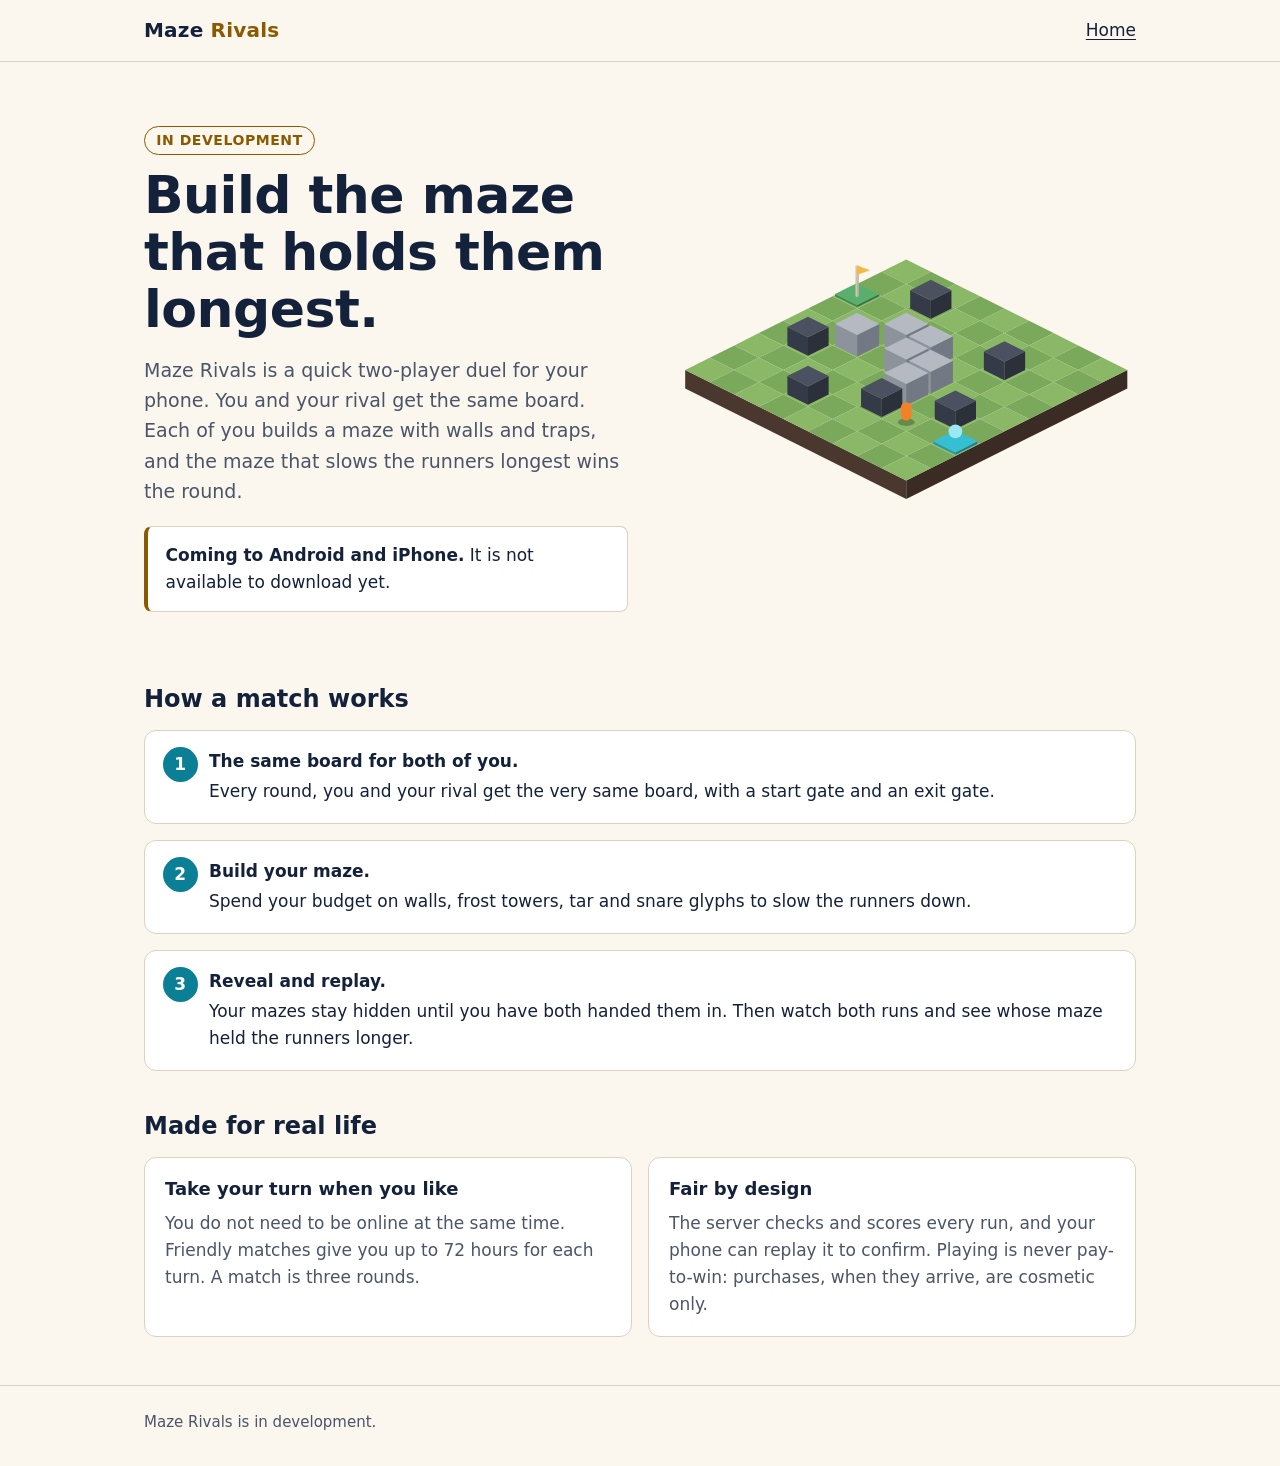
==== index.html @ ee8b7bda "Update the website" ====
<!doctype html>
<html lang="en">
<head>
<meta charset="utf-8">
<meta name="viewport" content="width=device-width, initial-scale=1">
<title>Maze Rivals - build the maze that holds them longest</title>
<meta name="description" content="Maze Rivals is a two-player maze duel for phones. You and your rival get the same board, each build a maze, and the one that slows the runners longest wins. In development.">
<link rel="canonical" href="https://mazerivals.app/">
<meta name="theme-color" content="#101B2E">
<meta property="og:type" content="website">
<meta property="og:site_name" content="Maze Rivals">
<meta property="og:title" content="Maze Rivals - build the maze that holds them longest">
<meta property="og:description" content="Maze Rivals is a two-player maze duel for phones. You and your rival get the same board, each build a maze, and the one that slows the runners longest wins. In development.">
<meta property="og:url" content="https://mazerivals.app/">
<link rel="icon" href="/favicon.svg" type="image/svg+xml">
<link rel="stylesheet" href="/assets/site.css">
</head>
<body>
<a class="skip" href="#main">Skip to the content</a>
<header class="site"><div class="wrap"><a class="brand" href="/">Maze <span>Rivals</span></a><nav class="site" aria-label="Main"><ul><li><a href="/" aria-current="page">Home</a></li></ul></nav></div></header>
<main id="main"><div class="wrap">
<section class="hero">
<div>
<p class="eyebrow">In development</p>
<h1>Build the maze that holds them longest.</h1>
<p class="lead">Maze Rivals is a quick two-player duel for your phone. You and your rival get the same board. Each of you builds a maze with walls and traps, and the maze that slows the runners longest wins the round.</p>
<p class="status"><strong>Coming to Android and iPhone.</strong> It is not available to download yet.</p>
</div>
<svg class="art" viewBox="0 0 600 392" role="img" aria-label="An isometric nine by nine board with walls and rocks between a start gate and an exit gate, and a runner on its way"><polygon points="12.0,198.0 300.0,342.0 300.0,366.0 12.0,222.0" fill="#4A382F"/><polygon points="588.0,198.0 300.0,342.0 300.0,366.0 588.0,222.0" fill="#3A2B25"/><polygon points="300.0,54.0 332.0,70.0 300.0,86.0 268.0,70.0" fill="#8AB866"/><polygon points="268.0,70.0 300.0,86.0 268.0,102.0 236.0,86.0" fill="#7BA95B"/><polygon points="332.0,70.0 364.0,86.0 332.0,102.0 300.0,86.0" fill="#7BA95B"/><polygon points="236.0,86.0 268.0,102.0 236.0,118.0 204.0,102.0" fill="#8AB866"/><polygon points="300.0,86.0 332.0,102.0 300.0,118.0 268.0,102.0" fill="#8AB866"/><polygon points="364.0,86.0 396.0,102.0 364.0,118.0 332.0,102.0" fill="#8AB866"/><polygon points="204.0,102.0 236.0,118.0 204.0,134.0 172.0,118.0" fill="#7BA95B"/><polygon points="268.0,102.0 300.0,118.0 268.0,134.0 236.0,118.0" fill="#7BA95B"/><polygon points="332.0,102.0 364.0,118.0 332.0,134.0 300.0,118.0" fill="#7BA95B"/><polygon points="396.0,102.0 428.0,118.0 396.0,134.0 364.0,118.0" fill="#7BA95B"/><polygon points="172.0,118.0 204.0,134.0 172.0,150.0 140.0,134.0" fill="#8AB866"/><polygon points="236.0,118.0 268.0,134.0 236.0,150.0 204.0,134.0" fill="#8AB866"/><polygon points="300.0,118.0 332.0,134.0 300.0,150.0 268.0,134.0" fill="#8AB866"/><polygon points="364.0,118.0 396.0,134.0 364.0,150.0 332.0,134.0" fill="#8AB866"/><polygon points="428.0,118.0 460.0,134.0 428.0,150.0 396.0,134.0" fill="#8AB866"/><polygon points="140.0,134.0 172.0,150.0 140.0,166.0 108.0,150.0" fill="#7BA95B"/><polygon points="204.0,134.0 236.0,150.0 204.0,166.0 172.0,150.0" fill="#7BA95B"/><polygon points="268.0,134.0 300.0,150.0 268.0,166.0 236.0,150.0" fill="#7BA95B"/><polygon points="332.0,134.0 364.0,150.0 332.0,166.0 300.0,150.0" fill="#7BA95B"/><polygon points="396.0,134.0 428.0,150.0 396.0,166.0 364.0,150.0" fill="#7BA95B"/><polygon points="460.0,134.0 492.0,150.0 460.0,166.0 428.0,150.0" fill="#7BA95B"/><polygon points="108.0,150.0 140.0,166.0 108.0,182.0 76.0,166.0" fill="#8AB866"/><polygon points="172.0,150.0 204.0,166.0 172.0,182.0 140.0,166.0" fill="#8AB866"/><polygon points="236.0,150.0 268.0,166.0 236.0,182.0 204.0,166.0" fill="#8AB866"/><polygon points="300.0,150.0 332.0,166.0 300.0,182.0 268.0,166.0" fill="#8AB866"/><polygon points="364.0,150.0 396.0,166.0 364.0,182.0 332.0,166.0" fill="#8AB866"/><polygon points="428.0,150.0 460.0,166.0 428.0,182.0 396.0,166.0" fill="#8AB866"/><polygon points="492.0,150.0 524.0,166.0 492.0,182.0 460.0,166.0" fill="#8AB866"/><polygon points="76.0,166.0 108.0,182.0 76.0,198.0 44.0,182.0" fill="#7BA95B"/><polygon points="140.0,166.0 172.0,182.0 140.0,198.0 108.0,182.0" fill="#7BA95B"/><polygon points="204.0,166.0 236.0,182.0 204.0,198.0 172.0,182.0" fill="#7BA95B"/><polygon points="268.0,166.0 300.0,182.0 268.0,198.0 236.0,182.0" fill="#7BA95B"/><polygon points="332.0,166.0 364.0,182.0 332.0,198.0 300.0,182.0" fill="#7BA95B"/><polygon points="396.0,166.0 428.0,182.0 396.0,198.0 364.0,182.0" fill="#7BA95B"/><polygon points="460.0,166.0 492.0,182.0 460.0,198.0 428.0,182.0" fill="#7BA95B"/><polygon points="524.0,166.0 556.0,182.0 524.0,198.0 492.0,182.0" fill="#7BA95B"/><polygon points="44.0,182.0 76.0,198.0 44.0,214.0 12.0,198.0" fill="#8AB866"/><polygon points="108.0,182.0 140.0,198.0 108.0,214.0 76.0,198.0" fill="#8AB866"/><polygon points="172.0,182.0 204.0,198.0 172.0,214.0 140.0,198.0" fill="#8AB866"/><polygon points="236.0,182.0 268.0,198.0 236.0,214.0 204.0,198.0" fill="#8AB866"/><polygon points="300.0,182.0 332.0,198.0 300.0,214.0 268.0,198.0" fill="#8AB866"/><polygon points="364.0,182.0 396.0,198.0 364.0,214.0 332.0,198.0" fill="#8AB866"/><polygon points="428.0,182.0 460.0,198.0 428.0,214.0 396.0,198.0" fill="#8AB866"/><polygon points="492.0,182.0 524.0,198.0 492.0,214.0 460.0,198.0" fill="#8AB866"/><polygon points="556.0,182.0 588.0,198.0 556.0,214.0 524.0,198.0" fill="#8AB866"/><polygon points="76.0,198.0 108.0,214.0 76.0,230.0 44.0,214.0" fill="#7BA95B"/><polygon points="140.0,198.0 172.0,214.0 140.0,230.0 108.0,214.0" fill="#7BA95B"/><polygon points="204.0,198.0 236.0,214.0 204.0,230.0 172.0,214.0" fill="#7BA95B"/><polygon points="268.0,198.0 300.0,214.0 268.0,230.0 236.0,214.0" fill="#7BA95B"/><polygon points="332.0,198.0 364.0,214.0 332.0,230.0 300.0,214.0" fill="#7BA95B"/><polygon points="396.0,198.0 428.0,214.0 396.0,230.0 364.0,214.0" fill="#7BA95B"/><polygon points="460.0,198.0 492.0,214.0 460.0,230.0 428.0,214.0" fill="#7BA95B"/><polygon points="524.0,198.0 556.0,214.0 524.0,230.0 492.0,214.0" fill="#7BA95B"/><polygon points="108.0,214.0 140.0,230.0 108.0,246.0 76.0,230.0" fill="#8AB866"/><polygon points="172.0,214.0 204.0,230.0 172.0,246.0 140.0,230.0" fill="#8AB866"/><polygon points="236.0,214.0 268.0,230.0 236.0,246.0 204.0,230.0" fill="#8AB866"/><polygon points="300.0,214.0 332.0,230.0 300.0,246.0 268.0,230.0" fill="#8AB866"/><polygon points="364.0,214.0 396.0,230.0 364.0,246.0 332.0,230.0" fill="#8AB866"/><polygon points="428.0,214.0 460.0,230.0 428.0,246.0 396.0,230.0" fill="#8AB866"/><polygon points="492.0,214.0 524.0,230.0 492.0,246.0 460.0,230.0" fill="#8AB866"/><polygon points="140.0,230.0 172.0,246.0 140.0,262.0 108.0,246.0" fill="#7BA95B"/><polygon points="204.0,230.0 236.0,246.0 204.0,262.0 172.0,246.0" fill="#7BA95B"/><polygon points="268.0,230.0 300.0,246.0 268.0,262.0 236.0,246.0" fill="#7BA95B"/><polygon points="332.0,230.0 364.0,246.0 332.0,262.0 300.0,246.0" fill="#7BA95B"/><polygon points="396.0,230.0 428.0,246.0 396.0,262.0 364.0,246.0" fill="#7BA95B"/><polygon points="460.0,230.0 492.0,246.0 460.0,262.0 428.0,246.0" fill="#7BA95B"/><polygon points="172.0,246.0 204.0,262.0 172.0,278.0 140.0,262.0" fill="#8AB866"/><polygon points="236.0,246.0 268.0,262.0 236.0,278.0 204.0,262.0" fill="#8AB866"/><polygon points="300.0,246.0 332.0,262.0 300.0,278.0 268.0,262.0" fill="#8AB866"/><polygon points="364.0,246.0 396.0,262.0 364.0,278.0 332.0,262.0" fill="#8AB866"/><polygon points="428.0,246.0 460.0,262.0 428.0,278.0 396.0,262.0" fill="#8AB866"/><polygon points="204.0,262.0 236.0,278.0 204.0,294.0 172.0,278.0" fill="#7BA95B"/><polygon points="268.0,262.0 300.0,278.0 268.0,294.0 236.0,278.0" fill="#7BA95B"/><polygon points="332.0,262.0 364.0,278.0 332.0,294.0 300.0,278.0" fill="#7BA95B"/><polygon points="396.0,262.0 428.0,278.0 396.0,294.0 364.0,278.0" fill="#7BA95B"/><polygon points="236.0,278.0 268.0,294.0 236.0,310.0 204.0,294.0" fill="#8AB866"/><polygon points="300.0,278.0 332.0,294.0 300.0,310.0 268.0,294.0" fill="#8AB866"/><polygon points="364.0,278.0 396.0,294.0 364.0,310.0 332.0,294.0" fill="#8AB866"/><polygon points="268.0,294.0 300.0,310.0 268.0,326.0 236.0,310.0" fill="#7BA95B"/><polygon points="332.0,294.0 364.0,310.0 332.0,326.0 300.0,310.0" fill="#7BA95B"/><polygon points="300.0,310.0 332.0,326.0 300.0,342.0 268.0,326.0" fill="#8AB866"/><polygon points="207.2,99.0 236.0,113.4 236.0,116.4 207.2,102.0" fill="#3F8A50"/><polygon points="236.0,113.4 264.8,99.0 264.8,102.0 236.0,116.4" fill="#357544"/><polygon points="236.0,84.6 264.8,99.0 236.0,113.4 207.2,99.0" fill="#5BAF6E"/><polygon points="233.8,62.0 236.0,63.1 236.0,103.1 233.8,102.0" fill="#CFC8B3"/><polygon points="236.0,63.1 238.2,62.0 238.2,102.0 236.0,103.1" fill="#BDB6A1"/><polygon points="236.0,60.9 238.2,62.0 236.0,63.1 233.8,62.0" fill="#E8E2D0"/><polygon points="236.0,62.0 253.0,68.0 236.0,74.0" fill="#F4B942"/><polygon points="305.1,94.0 332.0,107.4 332.0,131.4 305.1,118.0" fill="#343A47"/><polygon points="332.0,107.4 358.9,94.0 358.9,118.0 332.0,131.4" fill="#2B303B"/><polygon points="332.0,80.6 358.9,94.0 332.0,107.4 305.1,94.0" fill="#4B5160"/><polygon points="145.1,142.0 172.0,155.4 172.0,179.4 145.1,166.0" fill="#343A47"/><polygon points="172.0,155.4 198.9,142.0 198.9,166.0 172.0,179.4" fill="#2B303B"/><polygon points="172.0,128.6 198.9,142.0 172.0,155.4 145.1,142.0" fill="#4B5160"/><polygon points="207.2,138.0 236.0,152.4 236.0,180.4 207.2,166.0" fill="#8D939D"/><polygon points="236.0,152.4 264.8,138.0 264.8,166.0 236.0,180.4" fill="#737984"/><polygon points="236.0,123.6 264.8,138.0 236.0,152.4 207.2,138.0" fill="#B4B9C2"/><polygon points="271.2,138.0 300.0,152.4 300.0,180.4 271.2,166.0" fill="#8D939D"/><polygon points="300.0,152.4 328.8,138.0 328.8,166.0 300.0,180.4" fill="#737984"/><polygon points="300.0,123.6 328.8,138.0 300.0,152.4 271.2,138.0" fill="#B4B9C2"/><polygon points="303.2,154.0 332.0,168.4 332.0,196.4 303.2,182.0" fill="#8D939D"/><polygon points="332.0,168.4 360.8,154.0 360.8,182.0 332.0,196.4" fill="#737984"/><polygon points="332.0,139.6 360.8,154.0 332.0,168.4 303.2,154.0" fill="#B4B9C2"/><polygon points="271.2,170.0 300.0,184.4 300.0,212.4 271.2,198.0" fill="#8D939D"/><polygon points="300.0,184.4 328.8,170.0 328.8,198.0 300.0,212.4" fill="#737984"/><polygon points="300.0,155.6 328.8,170.0 300.0,184.4 271.2,170.0" fill="#B4B9C2"/><polygon points="401.1,174.0 428.0,187.4 428.0,211.4 401.1,198.0" fill="#343A47"/><polygon points="428.0,187.4 454.9,174.0 454.9,198.0 428.0,211.4" fill="#2B303B"/><polygon points="428.0,160.6 454.9,174.0 428.0,187.4 401.1,174.0" fill="#4B5160"/><polygon points="303.2,186.0 332.0,200.4 332.0,228.4 303.2,214.0" fill="#8D939D"/><polygon points="332.0,200.4 360.8,186.0 360.8,214.0 332.0,228.4" fill="#737984"/><polygon points="332.0,171.6 360.8,186.0 332.0,200.4 303.2,186.0" fill="#B4B9C2"/><polygon points="145.1,206.0 172.0,219.4 172.0,243.4 145.1,230.0" fill="#343A47"/><polygon points="172.0,219.4 198.9,206.0 198.9,230.0 172.0,243.4" fill="#2B303B"/><polygon points="172.0,192.6 198.9,206.0 172.0,219.4 145.1,206.0" fill="#4B5160"/><polygon points="271.2,202.0 300.0,216.4 300.0,244.4 271.2,230.0" fill="#8D939D"/><polygon points="300.0,216.4 328.8,202.0 328.8,230.0 300.0,244.4" fill="#737984"/><polygon points="300.0,187.6 328.8,202.0 300.0,216.4 271.2,202.0" fill="#B4B9C2"/><polygon points="241.1,222.0 268.0,235.4 268.0,259.4 241.1,246.0" fill="#343A47"/><polygon points="268.0,235.4 294.9,222.0 294.9,246.0 268.0,259.4" fill="#2B303B"/><polygon points="268.0,208.6 294.9,222.0 268.0,235.4 241.1,222.0" fill="#4B5160"/><ellipse cx="300" cy="266" rx="11" ry="5" fill="#000" opacity="0.25"/><rect x="293" y="240" width="14" height="24" rx="7" fill="#F2812A"/><polygon points="337.1,238.0 364.0,251.4 364.0,275.4 337.1,262.0" fill="#343A47"/><polygon points="364.0,251.4 390.9,238.0 390.9,262.0 364.0,275.4" fill="#2B303B"/><polygon points="364.0,224.6 390.9,238.0 364.0,251.4 337.1,238.0" fill="#4B5160"/><polygon points="335.2,291.0 364.0,305.4 364.0,308.4 335.2,294.0" fill="#2897A8"/><polygon points="364.0,305.4 392.8,291.0 392.8,294.0 364.0,308.4" fill="#207F8E"/><polygon points="364.0,276.6 392.8,291.0 364.0,305.4 335.2,291.0" fill="#36BFD3"/><circle cx="364" cy="278" r="9" fill="#9BE7F2"/></svg>
</section>
<h2>How a match works</h2>
<ol class="steps">
<li><strong>The same board for both of you.</strong> Every round, you and your rival get the very same board, with a start gate and an exit gate.</li>
<li><strong>Build your maze.</strong> Spend your budget on walls, frost towers, tar and snare glyphs to slow the runners down.</li>
<li><strong>Reveal and replay.</strong> Your mazes stay hidden until you have both handed them in. Then watch both runs and see whose maze held the runners longer.</li>
</ol>
<h2>Made for real life</h2>
<div class="cards">
<div class="card"><h3>Take your turn when you like</h3><p>You do not need to be online at the same time. Friendly matches give you up to 72 hours for each turn. A match is three rounds.</p></div>
<div class="card"><h3>Fair by design</h3><p>The server checks and scores every run, and your phone can replay it to confirm. Playing is never pay-to-win: purchases, when they arrive, are cosmetic only.</p></div>
</div>
</div></main>
<footer class="site"><div class="wrap"><p>Maze Rivals is in development.</p></div></footer>
</body>
</html>
---- assets/site.css ----
/* Maze Rivals website. No fonts, scripts or images are fetched from anywhere else. */
:root {
  color-scheme: dark light;
  --bg: #101B2E;
  --panel: #17263F;
  --panel-2: #1E3150;
  --text: #F3ECDD;
  --muted: #B9C2D3;
  --accent: #F4B942;
  --link: #5CD0E3;
  --btn: #36BFD3;
  --btn-text: #0E1A2C;
  --line: #2B3E5E;
}
@media (prefers-color-scheme: light) {
  :root {
    --bg: #FBF7EF;
    --panel: #FFFFFF;
    --panel-2: #F2EBDD;
    --text: #14213A;
    --muted: #4A5568;
    --accent: #8A5A00;
    --link: #00637A;
    --btn: #0B7F96;
    --btn-text: #FFFFFF;
    --line: #DCD2BD;
  }
}

* { box-sizing: border-box; }
html { -webkit-text-size-adjust: 100%; }
body {
  margin: 0;
  background: var(--bg);
  color: var(--text);
  font: 400 1.0625rem/1.6 system-ui, -apple-system, "Segoe UI", Roboto, "Helvetica Neue", Arial, sans-serif;
}
a { color: var(--link); text-underline-offset: 0.18em; }
a:hover { text-decoration-thickness: 2px; }
:focus-visible { outline: 3px solid var(--accent); outline-offset: 3px; border-radius: 4px; }

.skip { position: absolute; left: 1rem; top: -4rem; background: var(--accent); color: var(--bg); padding: 0.6rem 1rem; border-radius: 0.5rem; z-index: 10; }
.skip:focus { top: 1rem; }

.wrap { width: 100%; max-width: 64rem; margin: 0 auto; padding: 0 1rem; }

header.site { border-bottom: 1px solid var(--line); }
header.site .wrap { display: flex; flex-wrap: wrap; align-items: center; justify-content: space-between; gap: 0.5rem 1.5rem; padding-top: 0.9rem; padding-bottom: 0.9rem; }
.brand { color: var(--text); font-weight: 800; font-size: 1.25rem; letter-spacing: 0.01em; text-decoration: none; }
.brand span { color: var(--accent); }
nav.site ul { display: flex; flex-wrap: wrap; gap: 0.25rem 1.25rem; list-style: none; margin: 0; padding: 0; }
nav.site a { color: var(--muted); text-decoration: none; padding: 0.25rem 0; }
nav.site a:hover, nav.site a[aria-current="page"] { color: var(--text); text-decoration: underline; }

main { padding: 2rem 0 3rem; }

.hero { display: grid; gap: 2rem; align-items: center; padding: 1rem 0 2rem; }
.eyebrow { display: inline-block; margin: 0 0 0.75rem; padding: 0.15rem 0.7rem; border: 1px solid var(--accent); color: var(--accent); border-radius: 999px; font-size: 0.875rem; font-weight: 700; letter-spacing: 0.04em; text-transform: uppercase; }
h1 { margin: 0 0 1rem; font-size: clamp(2rem, 6vw, 3.25rem); line-height: 1.1; font-weight: 800; letter-spacing: -0.01em; }
.lead { margin: 0 0 1.25rem; font-size: 1.1875rem; color: var(--muted); max-width: 38rem; }
.status { margin: 0; padding: 0.9rem 1.1rem; background: var(--panel); border: 1px solid var(--line); border-left: 4px solid var(--accent); border-radius: 0.5rem; max-width: 38rem; }
.art { width: 100%; height: auto; display: block; }

h2 { margin: 2.5rem 0 1rem; font-size: 1.5rem; line-height: 1.25; }
.steps { display: grid; gap: 1rem; list-style: none; margin: 0; padding: 0; counter-reset: step; }
.steps li { counter-increment: step; background: var(--panel); border: 1px solid var(--line); border-radius: 0.75rem; padding: 1.1rem 1.25rem 1.1rem 4rem; position: relative; }
.steps li::before { content: counter(step); position: absolute; left: 1.1rem; top: 1rem; width: 2.2rem; height: 2.2rem; display: grid; place-items: center; border-radius: 50%; background: var(--btn); color: var(--btn-text); font-weight: 800; }
.steps strong { display: block; margin-bottom: 0.15rem; }
.cards { display: grid; gap: 1rem; }
.card { background: var(--panel); border: 1px solid var(--line); border-radius: 0.75rem; padding: 1.1rem 1.25rem; }
.card h3 { margin: 0 0 0.35rem; font-size: 1.125rem; }
.card p { margin: 0; color: var(--muted); }

/* legal and text pages */
.doc { max-width: 44rem; }
.doc h1 { font-size: clamp(1.75rem, 5vw, 2.5rem); }
.doc h2 { margin-top: 2rem; font-size: 1.3rem; color: var(--accent); }
.doc ul, .doc ol { padding-left: 1.4rem; }
.doc li { margin: 0.35rem 0; }
.doc p { margin: 0.75rem 0; }

footer.site { border-top: 1px solid var(--line); color: var(--muted); font-size: 0.9375rem; }
footer.site .wrap { padding-top: 1.5rem; padding-bottom: 2rem; display: flex; flex-wrap: wrap; justify-content: space-between; gap: 0.75rem 2rem; }
footer.site ul { display: flex; flex-wrap: wrap; gap: 0.25rem 1.25rem; list-style: none; margin: 0; padding: 0; }
footer.site a { color: var(--muted); }
footer.site a:hover { color: var(--text); }
footer.site p { margin: 0; }

@media (min-width: 52rem) {
  main { padding-top: 3rem; }
  .hero { grid-template-columns: 1.05fr 1fr; gap: 3rem; }
  .cards { grid-template-columns: repeat(2, 1fr); }
}
@media (prefers-reduced-motion: no-preference) {
  a { transition: color 0.15s ease; }
}
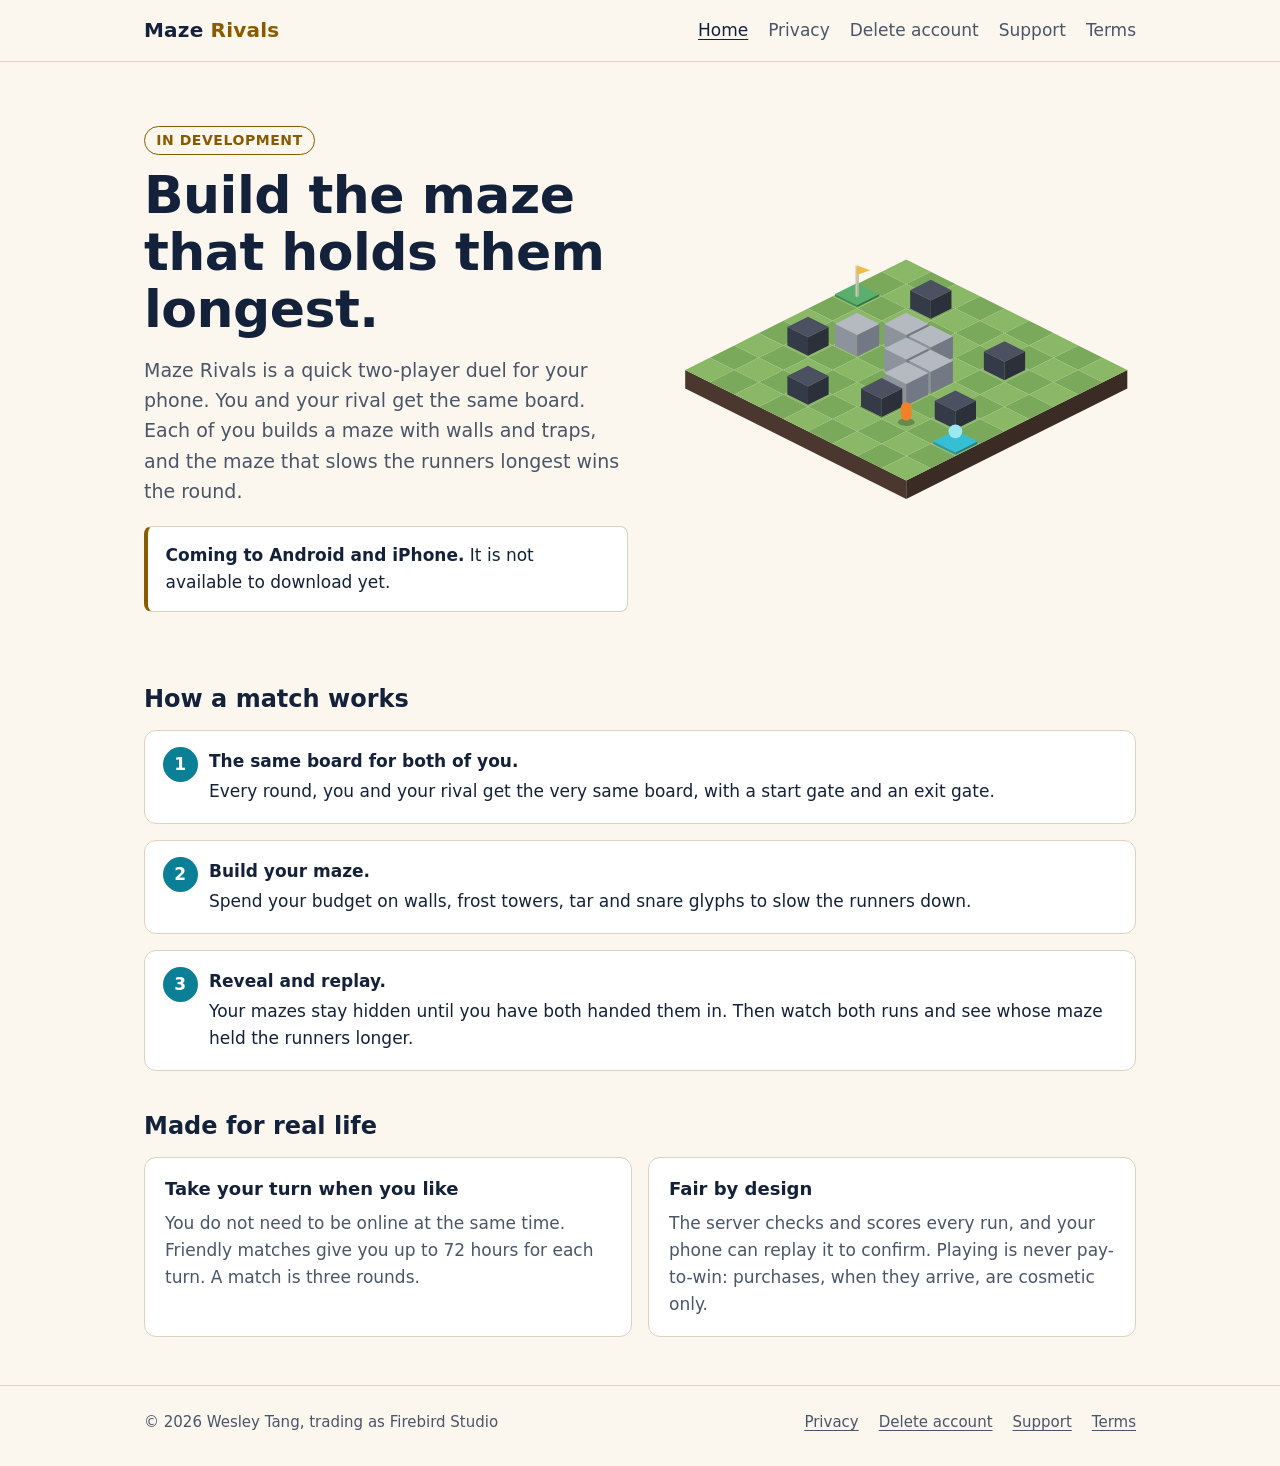
==== commit 814bbbe6: "Update the website" ====
--- a/index.html
+++ b/index.html
@@ -17,7 +17,7 @@
 </head>
 <body>
 <a class="skip" href="#main">Skip to the content</a>
-<header class="site"><div class="wrap"><a class="brand" href="/">Maze <span>Rivals</span></a><nav class="site" aria-label="Main"><ul><li><a href="/" aria-current="page">Home</a></li></ul></nav></div></header>
+<header class="site"><div class="wrap"><a class="brand" href="/">Maze <span>Rivals</span></a><nav class="site" aria-label="Main"><ul><li><a href="/" aria-current="page">Home</a></li><li><a href="/privacy/">Privacy</a></li><li><a href="/delete-account/">Delete account</a></li><li><a href="/support/">Support</a></li><li><a href="/terms/">Terms</a></li></ul></nav></div></header>
 <main id="main"><div class="wrap">
 <section class="hero">
 <div>
@@ -40,6 +40,6 @@
 <div class="card"><h3>Fair by design</h3><p>The server checks and scores every run, and your phone can replay it to confirm. Playing is never pay-to-win: purchases, when they arrive, are cosmetic only.</p></div>
 </div>
 </div></main>
-<footer class="site"><div class="wrap"><p>Maze Rivals is in development.</p></div></footer>
+<footer class="site"><div class="wrap"><p>&copy; 2026 Wesley Tang, trading as Firebird Studio</p><nav aria-label="Footer"><ul><li><a href="/privacy/">Privacy</a></li><li><a href="/delete-account/">Delete account</a></li><li><a href="/support/">Support</a></li><li><a href="/terms/">Terms</a></li></ul></nav></div></footer>
 </body>
 </html>
--- a/assets/site.css
+++ b/assets/site.css
@@ -78,6 +78,7 @@
 .doc ul, .doc ol { padding-left: 1.4rem; }
 .doc li { margin: 0.35rem 0; }
 .doc p { margin: 0.75rem 0; }
+.notice { margin: 1rem 0 1.5rem; padding: 0.8rem 1rem; background: var(--panel); border: 1px solid var(--line); border-left: 4px solid var(--accent); border-radius: 0.5rem; }
 
 footer.site { border-top: 1px solid var(--line); color: var(--muted); font-size: 0.9375rem; }
 footer.site .wrap { padding-top: 1.5rem; padding-bottom: 2rem; display: flex; flex-wrap: wrap; justify-content: space-between; gap: 0.75rem 2rem; }
